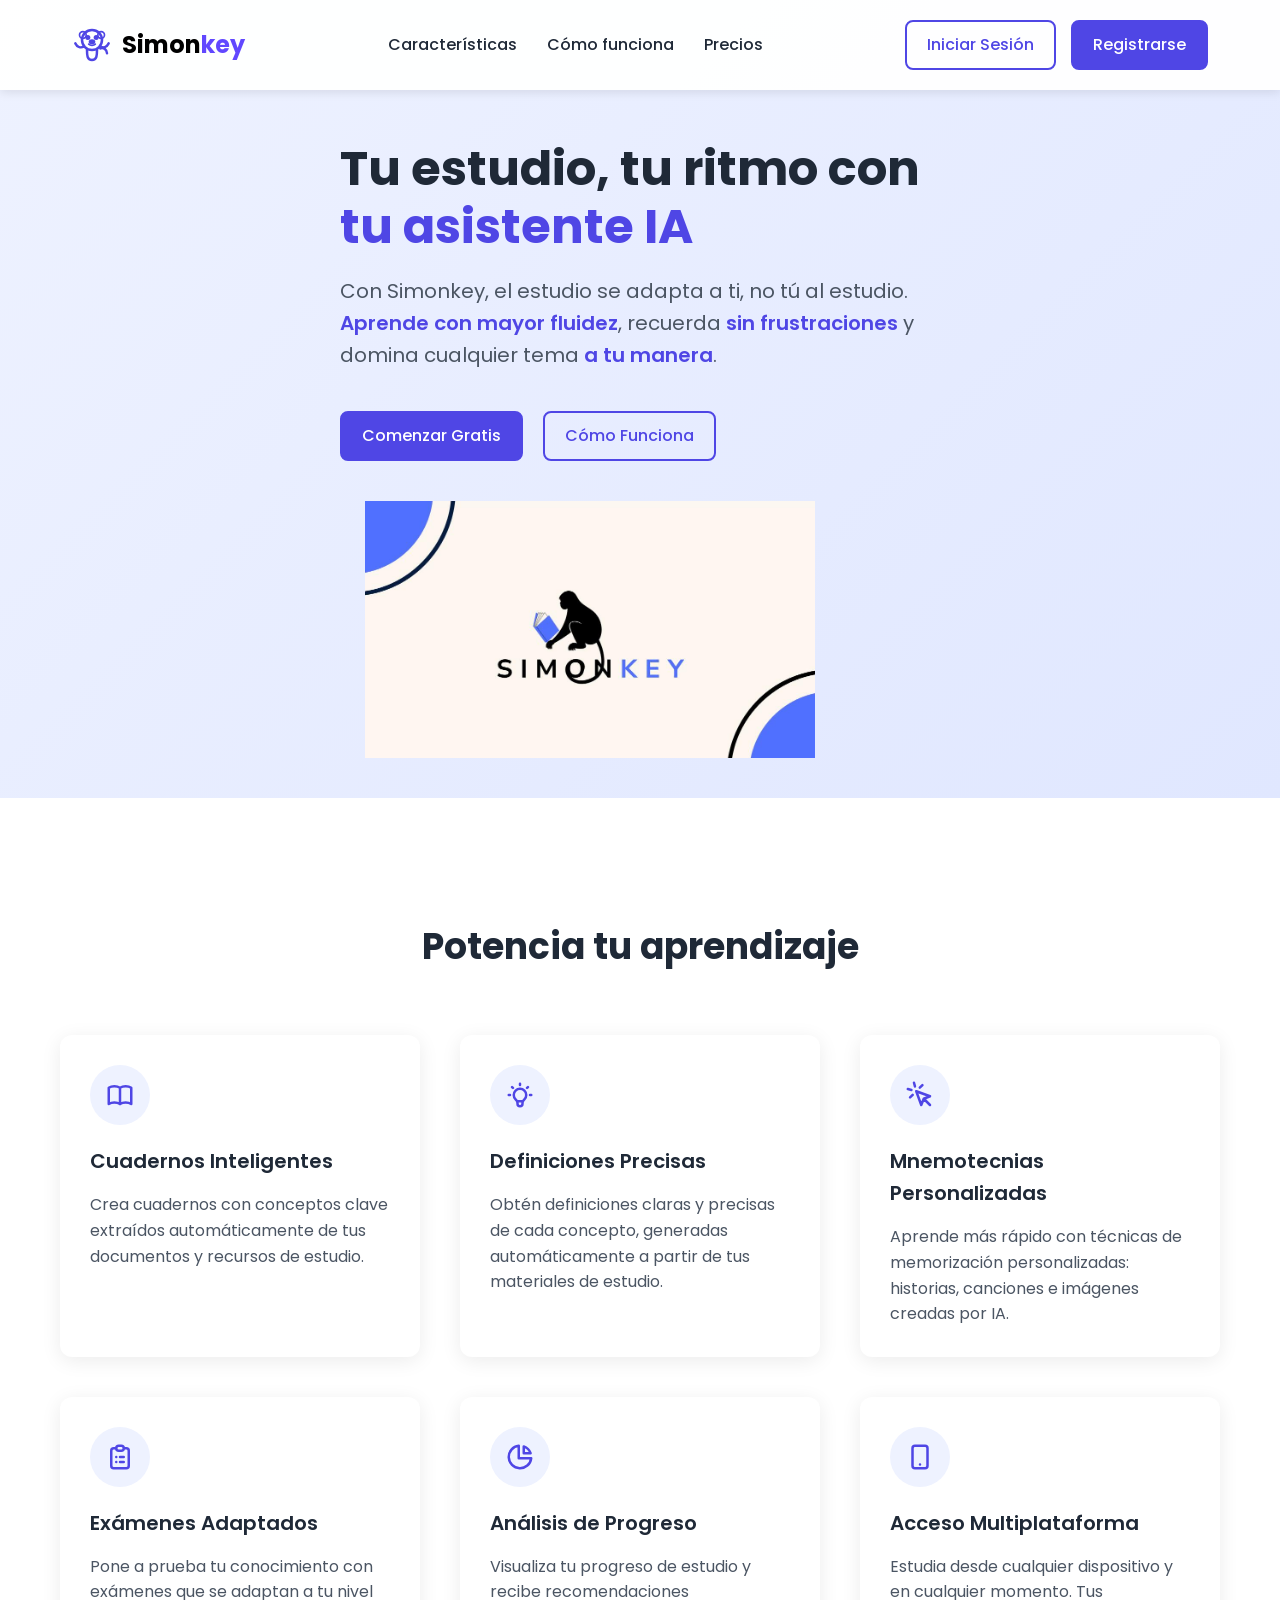
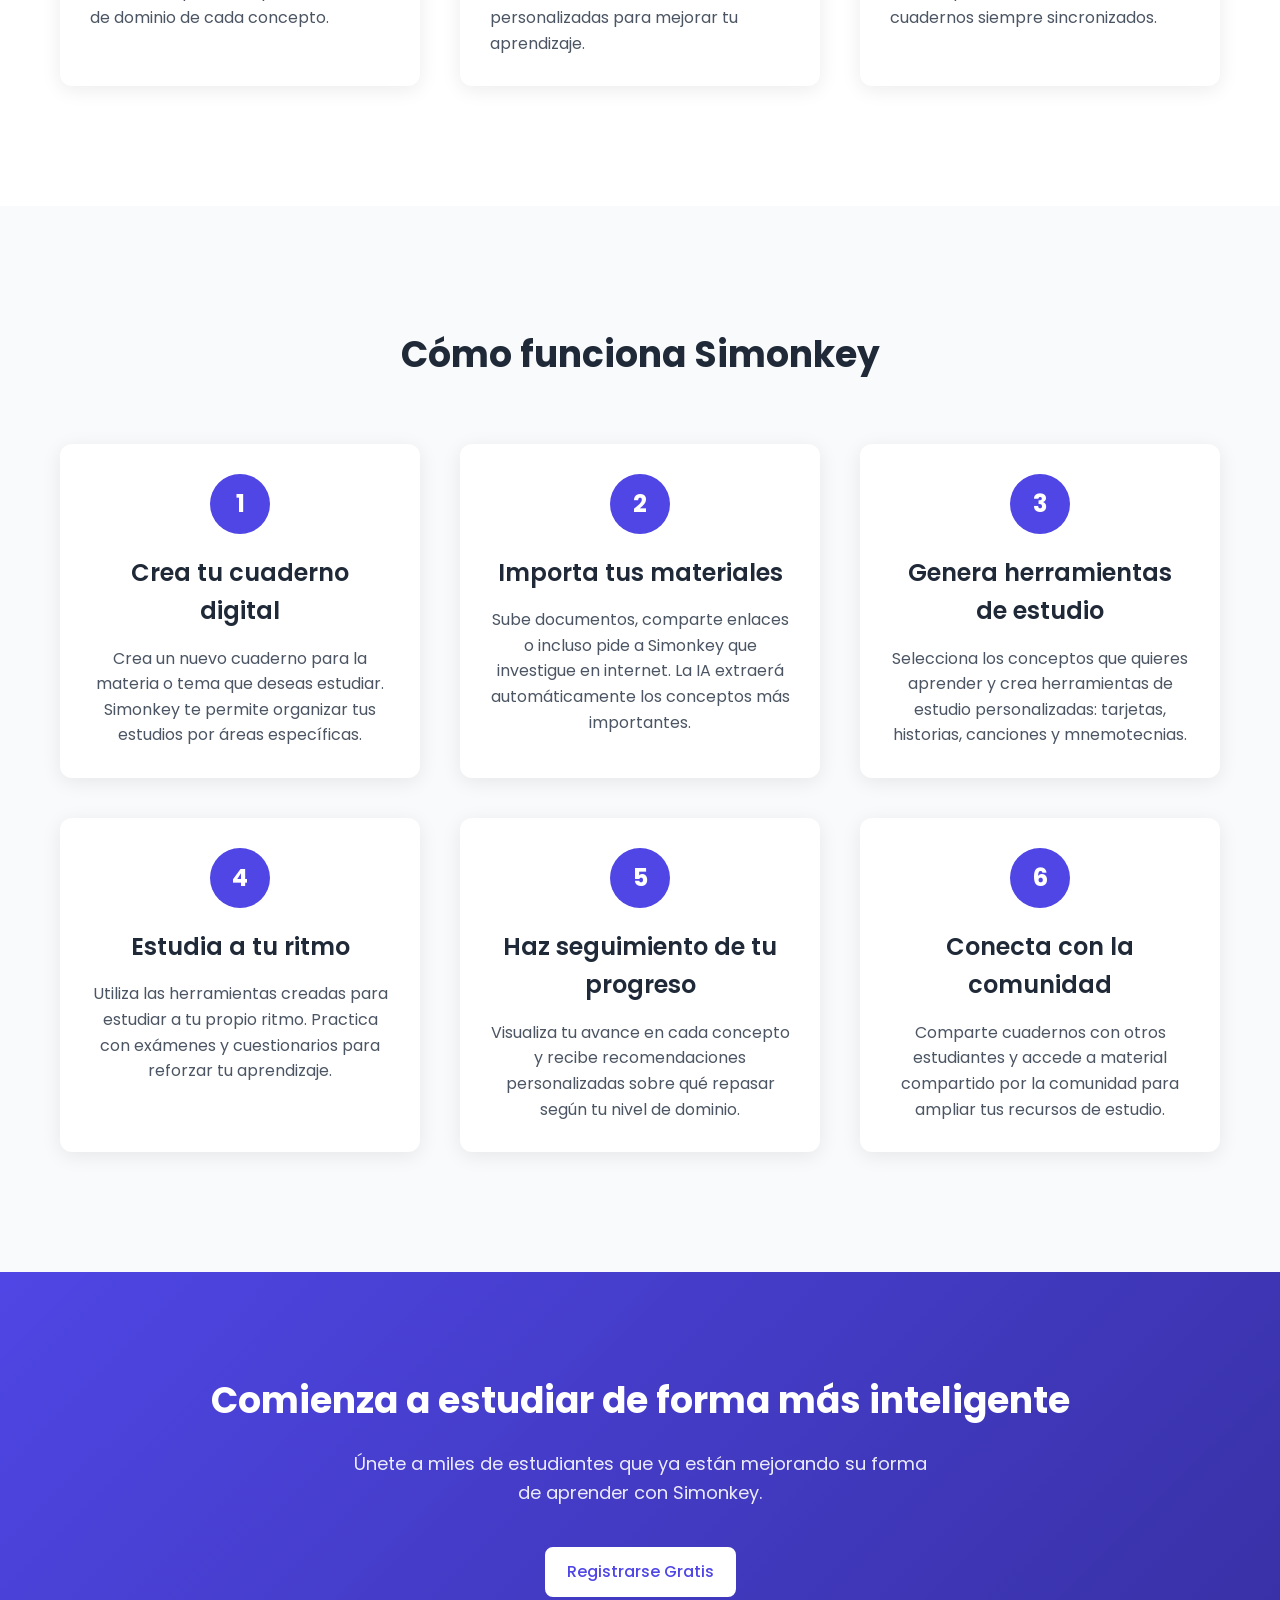
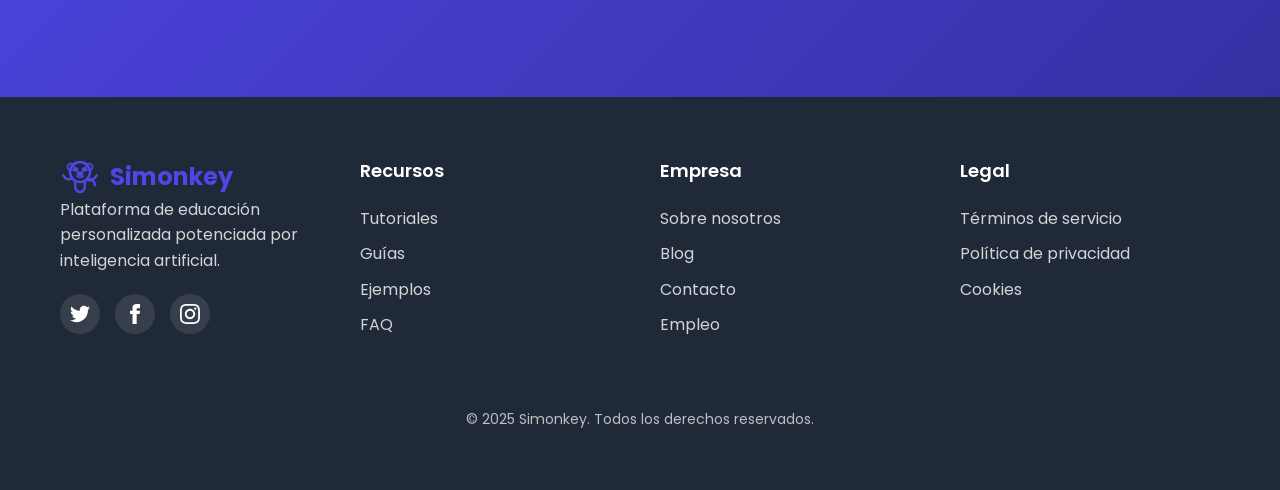
==== index.html @ a77ee0b0 "Primer de prueba" ====
<!DOCTYPE html>
<html lang="es">
<head>
    <meta charset="UTF-8">
    <meta name="viewport" content="width=device-width, initial-scale=1.0">
    <title>Simonkey | Tu estudio, tu ritmo</title>
    
    <!-- Favicon de emoji de mono -->
    <link rel="icon" href="img/favicon.svg" type="image/svg+xml">
    
    <link rel="preconnect" href="https://fonts.googleapis.com">
    <link rel="preconnect" href="https://fonts.gstatic.com" crossorigin>
    <link href="https://fonts.googleapis.com/css2?family=Poppins:wght@300;400;500;600;700&display=swap" rel="stylesheet">
    <link rel="stylesheet" href="styles.css">
</head>
<body>  

    <!-- Header -->
    <header>
        <div class="header-container">
            <nav class="nav">
                <a href="#" class="logo">
                    <img src="img/favicon.svg" class="logo-img" alt="Logo Simonkey" width="24" height="24">
                    <span class="logo-text">
                        <span style="color: black;">Simon</span><span style="color: #6147FF;">key</span>
                    </span>
                </a>

                <!-- Botón hamburguesa (oculto en desktop) -->
                <button class="hamburger-btn" aria-label="Menú">
                    <span class="hamburger-line"></span>
                    <span class="hamburger-line"></span>
                    <span class="hamburger-line"></span>
                </button>
            
                <div class="nav-links">
                    <a href="#features" class="nav-link">Características</a>
                    <a href="#how-it-works" class="nav-link">Cómo funciona</a>
                    <a href="pricing.html" class="nav-link">Precios</a>
                </div>
                
                <div class="auth-buttons">
                    <a href="#" class="btn btn-outline">Iniciar Sesión</a>
                    <a href="#" class="btn btn-primary">Registrarse</a>
                </div>
            </nav>
        </div>
    </header>
    
    <!-- Hero Section -->
    <section class="hero">
        <div class="container">
            <div class="hero-content">
                <div class="hero-text">
                    <h1 class="hero-title">Tu estudio, tu ritmo con<span class="highlight"> tu asistente IA </span></h1>
                   
                    <p class="hero-subtitle">Con Simonkey, el estudio se adapta a ti, no tú al estudio. <span style="color: #4F46E5; font-weight: 600;">Aprende con mayor fluidez</span>, recuerda <span style="color: #4F46E5; font-weight: 600;">sin frustraciones</span> y domina cualquier tema <span style="color: #4F46E5; font-weight: 600;">a tu manera</span>.</p>
                    
            
                    <div class="hero-buttons">
                        <a href="#" class="btn btn-primary">Comenzar Gratis</a>
                        <a href="#how-it-works" class="btn btn-outline">Cómo Funciona</a>
                    </div>

                    <div class="hero-image">
                        <img src="img/imagen.jpg" alt="Mascota Simio Simón estudiando" class="hero-img">
                    </div>

                </div> <!-- Falta este div de cierre para hero-text -->
                
            </div>
        </div>
    </section>
    
    <!-- Features Section -->
    <section class="features" id="features">
        <div class="container">
            <h2 class="section-title">Potencia tu aprendizaje</h2>
            
            <div class="features-grid">
                <div class="feature-card">
                    <div class="feature-icon">
                        <svg xmlns="http://www.w3.org/2000/svg" fill="none" viewBox="0 0 24 24" stroke="currentColor">
                            <path stroke-linecap="round" stroke-linejoin="round" stroke-width="2" d="M12 6.253v13m0-13C10.832 5.477 9.246 5 7.5 5S4.168 5.477 3 6.253v13C4.168 18.477 5.754 18 7.5 18s3.332.477 4.5 1.253m0-13C13.168 5.477 14.754 5 16.5 5c1.747 0 3.332.477 4.5 1.253v13C19.832 18.477 18.247 18 16.5 18c-1.746 0-3.332.477-4.5 1.253" />
                        </svg>
                    </div>
                    <h3 class="feature-title">Cuadernos Inteligentes</h3>
                    <p class="feature-description">Crea cuadernos con conceptos clave extraídos automáticamente de tus documentos y recursos de estudio.</p>
                </div>
                
                <div class="feature-card">
                    <div class="feature-icon">
                        <svg xmlns="http://www.w3.org/2000/svg" fill="none" viewBox="0 0 24 24" stroke="currentColor">
                            <path stroke-linecap="round" stroke-linejoin="round" stroke-width="2" d="M9.663 17h4.673M12 3v1m6.364 1.636l-.707.707M21 12h-1M4 12H3m3.343-5.657l-.707-.707m2.828 9.9a5 5 0 117.072 0l-.548.547A3.374 3.374 0 0014 18.469V19a2 2 0 11-4 0v-.531c0-.895-.356-1.754-.988-2.386l-.548-.547z" />
                        </svg>
                    </div>
                    <h3 class="feature-title">Definiciones Precisas</h3>
                    <p class="feature-description">Obtén definiciones claras y precisas de cada concepto, generadas automáticamente a partir de tus materiales de estudio.</p>
                </div>
                
                <div class="feature-card">
                    <div class="feature-icon">
                        <svg xmlns="http://www.w3.org/2000/svg" fill="none" viewBox="0 0 24 24" stroke="currentColor">
                            <path stroke-linecap="round" stroke-linejoin="round" stroke-width="2" d="M15 15l-2 5L9 9l11 4-5 2zm0 0l5 5M7.188 2.239l.777 2.897M5.136 7.965l-2.898-.777M13.95 4.05l-2.122 2.122m-5.657 5.656l-2.12 2.122" />
                        </svg>
                    </div>
                    <h3 class="feature-title">Mnemotecnias Personalizadas</h3>
                    <p class="feature-description">Aprende más rápido con técnicas de memorización personalizadas: historias, canciones e imágenes creadas por IA.</p>
                </div>
                
                <div class="feature-card">
                    <div class="feature-icon">
                        <svg xmlns="http://www.w3.org/2000/svg" fill="none" viewBox="0 0 24 24" stroke="currentColor">
                            <path stroke-linecap="round" stroke-linejoin="round" stroke-width="2" d="M9 5H7a2 2 0 00-2 2v12a2 2 0 002 2h10a2 2 0 002-2V7a2 2 0 00-2-2h-2M9 5a2 2 0 002 2h2a2 2 0 002-2M9 5a2 2 0 012-2h2a2 2 0 012 2m-3 7h3m-3 4h3m-6-4h.01M9 16h.01" />
                        </svg>
                    </div>
                    <h3 class="feature-title">Exámenes Adaptados</h3>
                    <p class="feature-description">Pone a prueba tu conocimiento con exámenes que se adaptan a tu nivel de dominio de cada concepto.</p>
                </div>
                
                <div class="feature-card">
                    <div class="feature-icon">
                        <svg xmlns="http://www.w3.org/2000/svg" fill="none" viewBox="0 0 24 24" stroke="currentColor">
                            <path stroke-linecap="round" stroke-linejoin="round" stroke-width="2" d="M11 3.055A9.001 9.001 0 1020.945 13H11V3.055z" />
                            <path stroke-linecap="round" stroke-linejoin="round" stroke-width="2" d="M20.488 9H15V3.512A9.025 9.025 0 0120.488 9z" />
                        </svg>
                    </div>
                    <h3 class="feature-title">Análisis de Progreso</h3>
                    <p class="feature-description">Visualiza tu progreso de estudio y recibe recomendaciones personalizadas para mejorar tu aprendizaje.</p>
                </div>
                
                <div class="feature-card">
                    <div class="feature-icon">
                        <svg xmlns="http://www.w3.org/2000/svg" fill="none" viewBox="0 0 24 24" stroke="currentColor">
                            <path stroke-linecap="round" stroke-linejoin="round" stroke-width="2" d="M12 18h.01M8 21h8a2 2 0 002-2V5a2 2 0 00-2-2H8a2 2 0 00-2 2v14a2 2 0 002 2z" />
                        </svg>
                    </div>
                    <h3 class="feature-title">Acceso Multiplataforma</h3>
                    <p class="feature-description">Estudia desde cualquier dispositivo y en cualquier momento. Tus cuadernos siempre sincronizados.</p>
                </div>
            </div>
        </div>
    </section>
    
    <!-- How it Works Section -->
    <section class="how-it-works" id="how-it-works">
        <div class="container">
            <h2 class="section-title">Cómo funciona Simonkey</h2>
            
            <div class="steps" style="display: grid; grid-template-columns: repeat(auto-fit, minmax(300px, 1fr)); gap: 40px;">
                <div class="step" style="flex-direction: column; text-align: center;">
                    <div class="step-number" style="margin: 0 auto 20px auto;">1</div>
                    <div class="step-content">
                        <h3 class="step-title">Crea tu cuaderno digital</h3>
                        <p class="step-description">Crea un nuevo cuaderno para la materia o tema que deseas estudiar. Simonkey te permite organizar tus estudios por áreas específicas.</p>
                    </div>
                </div>
                
                <div class="step" style="flex-direction: column; text-align: center;">
                    <div class="step-number" style="margin: 0 auto 20px auto;">2</div>
                    <div class="step-content">
                        <h3 class="step-title">Importa tus materiales</h3>
                        <p class="step-description">Sube documentos, comparte enlaces o incluso pide a Simonkey que investigue en internet. La IA extraerá automáticamente los conceptos más importantes.</p>
                    </div>
                </div>
                
                <div class="step" style="flex-direction: column; text-align: center;">
                    <div class="step-number" style="margin: 0 auto 20px auto;">3</div>
                    <div class="step-content">
                        <h3 class="step-title">Genera herramientas de estudio</h3>
                        <p class="step-description">Selecciona los conceptos que quieres aprender y crea herramientas de estudio personalizadas: tarjetas, historias, canciones y mnemotecnias.</p>
                    </div>
                </div>
                
                <div class="step" style="flex-direction: column; text-align: center;">
                    <div class="step-number" style="margin: 0 auto 20px auto;">4</div>
                    <div class="step-content">
                        <h3 class="step-title">Estudia a tu ritmo</h3>
                        <p class="step-description">Utiliza las herramientas creadas para estudiar a tu propio ritmo. Practica con exámenes y cuestionarios para reforzar tu aprendizaje.</p>
                    </div>
                </div>
                
                <div class="step" style="flex-direction: column; text-align: center;">
                    <div class="step-number" style="margin: 0 auto 20px auto;">5</div>
                    <div class="step-content">
                        <h3 class="step-title">Haz seguimiento de tu progreso</h3>
                        <p class="step-description">Visualiza tu avance en cada concepto y recibe recomendaciones personalizadas sobre qué repasar según tu nivel de dominio.</p>
                    </div>
                </div>
                
                <div class="step" style="flex-direction: column; text-align: center;">
                    <div class="step-number" style="margin: 0 auto 20px auto;">6</div>
                    <div class="step-content">
                        <h3 class="step-title">Conecta con la comunidad</h3>
                        <p class="step-description">Comparte cuadernos con otros estudiantes y accede a material compartido por la comunidad para ampliar tus recursos de estudio.</p>
                    </div>
                </div>
            </div>
        </div>
    </section>
    
    <!-- CTA Section -->
    <section class="cta">
        <div class="container">
            <h2 class="cta-title">Comienza a estudiar de forma más inteligente</h2>
            <p class="cta-description">Únete a miles de estudiantes que ya están mejorando su forma de aprender con Simonkey.</p>
            <a href="#" class="btn btn-white">Registrarse Gratis</a>
        </div>
    </section>
    
    <!-- Footer -->
    <footer>
        <div class="container">
            <div class="footer-content">
                <div class="footer-column">
                    <div class="footer-6">
                        <a href="#" class="logo">
                            <svg class="logo-img" viewBox="0 0 24 24" fill="none" xmlns="http://www.w3.org/2000/svg">
                                <!-- Cabeza -->
                                <circle cx="12" cy="9" r="6" stroke="#4F46E5" stroke-width="1.5"/>
                                
                                <!-- Cara -->
                                <circle cx="9.5" cy="7.5" r="1.5" fill="#4F46E5"/> <!-- Ojo izquierdo -->
                                <circle cx="14.5" cy="7.5" r="1.5" fill="#4F46E5"/> <!-- Ojo derecho -->
                                
                                <!-- Nariz -->
                                <ellipse cx="12" cy="10" rx="2" ry="1.5" fill="#4F46E5"/>
                                
                                <!-- Boca -->
                                <path d="M10 11.5C11 12.5 13 12.5 14 11.5" stroke="#4F46E5" stroke-width="1" stroke-linecap="round"/>
                                
                                <!-- Orejas -->
                                <circle cx="6.5" cy="6" r="2" stroke="#4F46E5" stroke-width="1"/>
                                <circle cx="17.5" cy="6" r="2" stroke="#4F46E5" stroke-width="1"/>
                                
                                <!-- Cuerpo -->
                                <path d="M9 15C9 18 9 21 12 21C15 21 15 18 15 15" stroke="#4F46E5" stroke-width="1.5" stroke-linecap="round"/>
                                
                                <!-- Cola -->
                                <path d="M17 14C19 13 21 15 21 17" stroke="#4F46E5" stroke-width="1.5" stroke-linecap="round"/>
                                
                                <!-- Brazos -->
                                <path d="M7 13C5 14 3 13 2 11" stroke="#4F46E5" stroke-width="1.5" stroke-linecap="round"/>
                                <path d="M17 13C19 14 21 13 22 11" stroke="#4F46E5" stroke-width="1.5" stroke-linecap="round"/>
                              </svg>
                            <span class="logo-text">Simonkey</span>
                        </a>
                    </div>
                    <p class="footer-description">Plataforma de educación personalizada potenciada por inteligencia artificial.</p>
                    <div class="social-links">
                        <a href="#" class="social-link">
                            <svg xmlns="http://www.w3.org/2000/svg" width="20" height="20" fill="white" viewBox="0 0 24 24">
                                <path d="M24 4.557c-.883.392-1.832.656-2.828.775 1.017-.609 1.798-1.574 2.165-2.724-.951.564-2.005.974-3.127 1.195-.897-.957-2.178-1.555-3.594-1.555-3.179 0-5.515 2.966-4.797 6.045-4.091-.205-7.719-2.165-10.148-5.144-1.29 2.213-.669 5.108 1.523 6.574-.806-.026-1.566-.247-2.229-.616-.054 2.281 1.581 4.415 3.949 4.89-.693.188-1.452.232-2.224.084.626 1.956 2.444 3.379 4.6 3.419-2.07 1.623-4.678 2.348-7.29 2.04 2.179 1.397 4.768 2.212 7.548 2.212 9.142 0 14.307-7.721 13.995-14.646.962-.695 1.797-1.562 2.457-2.549z"/>
                            </svg>
                        </a>
                        <a href="#" class="social-link">
                            <svg xmlns="http://www.w3.org/2000/svg" width="20" height="20" fill="white" viewBox="0 0 24 24">
                                <path d="M9 8h-3v4h3v12h5v-12h3.642l.358-4h-4v-1.667c0-.955.192-1.333 1.115-1.333h2.885v-5h-3.808c-3.596 0-5.192 1.583-5.192 4.615v3.385z"/>
                            </svg>
                        </a>
                        <a href="#" class="social-link">
                            <svg xmlns="http://www.w3.org/2000/svg" width="20" height="20" fill="white" viewBox="0 0 24 24">
                                <path d="M12 2.163c3.204 0 3.584.012 4.85.07 3.252.148 4.771 1.691 4.919 4.919.058 1.265.069 1.645.069 4.849 0 3.205-.012 3.584-.069 4.849-.149 3.225-1.664 4.771-4.919 4.919-1.266.058-1.644.07-4.85.07-3.204 0-3.584-.012-4.849-.07-3.26-.149-4.771-1.699-4.919-4.92-.058-1.265-.07-1.644-.07-4.849 0-3.204.013-3.583.07-4.849.149-3.227 1.664-4.771 4.919-4.919 1.266-.057 1.645-.069 4.849-.069zm0-2.163c-3.259 0-3.667.014-4.947.072-4.358.2-6.78 2.618-6.98 6.98-.059 1.281-.073 1.689-.073 4.948 0 3.259.014 3.668.072 4.948.2 4.358 2.618 6.78 6.98 6.98 1.281.058 1.689.072 4.948.072 3.259 0 3.668-.014 4.948-.072 4.354-.2 6.782-2.618 6.979-6.98.059-1.28.073-1.689.073-4.948 0-3.259-.014-3.667-.072-4.947-.196-4.354-2.617-6.78-6.979-6.98-1.281-.059-1.69-.073-4.949-.073zm0 5.838c-3.403 0-6.162 2.759-6.162 6.162s2.759 6.163 6.162 6.163 6.162-2.759 6.162-6.163c0-3.403-2.759-6.162-6.162-6.162zm0 10.162c-2.209 0-4-1.79-4-4 0-2.209 1.791-4 4-4s4 1.791 4 4c0 2.21-1.791 4-4 4zm6.406-11.845c-.796 0-1.441.645-1.441 1.44s.645 1.44 1.441 1.44c.795 0 1.439-.645 1.439-1.44s-.644-1.44-1.439-1.44z"/>
                            </svg>
                        </a>
                    </div>
                </div>
                
                <div class="footer-column">
                    <h4 class="footer-column-title">Recursos</h4>
                    <ul class="footer-links">
                        <li class="footer-link"><a href="#">Tutoriales</a></li>
                        <li class="footer-link"><a href="#">Guías</a></li>
                        <li class="footer-link"><a href="#">Ejemplos</a></li>
                        <li class="footer-link"><a href="#">FAQ</a></li>
                    </ul>
                </div>
                
                <div class="footer-column">
                    <h4 class="footer-column-title">Empresa</h4>
                    <ul class="footer-links">
                        <li class="footer-link"><a href="#">Sobre nosotros</a></li>
                        <li class="footer-link"><a href="#">Blog</a></li>
                        <li class="footer-link"><a href="#">Contacto</a></li>
                        <li class="footer-link"><a href="#">Empleo</a></li>
                    </ul>
                </div>
                
                <div class="footer-column">
                    <h4 class="footer-column-title">Legal</h4>
                    <ul class="footer-links">
                        <li class="footer-link"><a href="#">Términos de servicio</a></li>
                        <li class="footer-link"><a href="#">Política de privacidad</a></li>
                        <li class="footer-link"><a href="#">Cookies</a></li>
                    </ul>
                </div>
            </div>
            
            <div class="copyright">
                &copy; 2025 Simonkey. Todos los derechos reservados.
            </div>
        </div>
    </footer>

    <script src="script.js"></script>

</body>
</html>
---- styles.css ----
/* 
   Simonkey - Estilos Unificados
   Este archivo contiene todos los estilos para index.html y pricing.html
*/

/* Variables y reset */
:root {
    --primary: #4F46E5;
    --primary-light: #818CF8;
    --secondary: #10B981;
    --dark: #1F2937;
    --light: #F3F4F6;
    --accent: #F59E0B;
    --success: #10B981;
    --danger: #EF4444;
}

* {
    margin: 0;
    padding: 0;
    box-sizing: border-box;
}

body {
    font-family: 'Poppins', sans-serif;
    color: var(--dark);
    background-color: #FFFFFF;
    line-height: 1.6;
}

.container {
    max-width: 1200px;
    margin: 0 auto;
    padding: 0 20px;
}

/* Botones */
.btn {
    padding: 10px 20px;
    border-radius: 8px;
    font-weight: 500;
    cursor: pointer;
    transition: all 0.3s ease;
    text-decoration: none;
    display: inline-block;
    text-align: center;
}

.btn-outline {
    background: transparent;
    border: 2px solid var(--primary);
    color: var(--primary);
}

.btn-outline:hover {
    background-color: var(--primary);
    color: white;
}

.btn-primary {
    background-color: var(--primary);
    border: 2px solid var(--primary);
    color: white;
}

.btn-primary:hover {
    background-color: #3730A3;
    border-color: #3730A3;
}

.btn-white {
    background-color: white;
    border: 2px solid white;
    color: var(--primary);
}

.btn-white:hover {
    background-color: transparent;
    color: white;
    border-color: white;
}

.btn-secondary {
    background-color: var(--secondary);
    border: 2px solid var(--secondary);
    color: white;
}

.btn-secondary:hover {
    background-color: #059669;
    border-color: #059669;
}

.btn-lg {
    padding: 12px 24px;
    font-size: 18px;
}

.btn-block {
    display: block;
    width: 100%;
}

/* Header y Navegación */
header {
    padding: 20px 0;
    position: fixed;
    width: 100%;
    background-color: rgba(255, 255, 255, 0.95);
    box-shadow: 0 2px 10px rgba(0, 0, 0, 0.1);
    z-index: 100;
}

.nav {
  max-width: 1200px; /* Limita el ancho máximo */
  width: 100%;
  margin: 0 auto; /* Centra el nav */
  padding: 0 2rem; /* Añade padding lateral para que no quede pegado a los bordes */
  display: flex;
  justify-content: space-between;
  align-items: center;
}

.logo {
    display: flex;
    align-items: center;
    gap: 10px;
    text-decoration: none;
}

.logo-img {
    width: 40px;
    height: 40px;
}

.logo-text {
    font-size: 24px;
    font-weight: 700;
    color: var(--primary);
}

.nav-links {
    display: flex;
    gap: 30px;
}

.nav-link {
    text-decoration: none;
    color: var(--dark);
    font-weight: 500;
    transition: all 0.3s ease;
    padding: 5px 0;
    position: relative;
}

.nav-link:hover {
    color: var(--primary);
}

.nav-link::after {
    content: '';
    position: absolute;
    width: 0;
    height: 2px;
    bottom: 0;
    left: 0;
    background-color: var(--primary);
    transition: width 0.3s ease;
}

.nav-link:hover::after {
    width: 100%;
}

.nav-link.active {
    color: var(--primary);
}

.nav-link.active::after {
    width: 100%;
}

.auth-buttons {
    display: flex;
    gap: 15px;
}

/* Hero Section - Index */
.hero {
    padding-top: 140px;
    padding-bottom: 40px;
    display: flex;
    align-items: center;
    min-height: auto;
    background: linear-gradient(135deg, #EEF2FF 0%, #E0E7FF 100%);
}

.hero-content {
    display: flex;
    align-items: center;
    justify-content: center;
}

.hero-text {
    flex: 1;
    max-width: 600px;
}

.hero-title {
    font-size: 48px;
    line-height: 1.2;
    margin-bottom: 20px;
    color: var(--dark);
}

.highlight {
    color: var(--primary);
}

.highlight-text {
    color: #4F46E5;
    font-weight: 600; /* Opcional: para hacer el texto un poco más destacado */
  }

.hero-subtitle {
    font-size: 20px;
    color: #4B5563;
    margin-bottom: 40px;
}

.hero-buttons {
    display: flex;
    gap: 20px;
    margin-bottom: 40px;
}

.hero-image {
    flex: 1;
    max-width: 500px;
    display: flex;
    justify-content: center;
    margin-bottom: 0;
}

.hero-img {
    width: 100%;
    max-width: 450px;
    animation: float 6s ease-in-out infinite;
}

@keyframes float {
    0% {
        transform: translateY(0px);
    }
    50% {
        transform: translateY(-20px);
    }
    100% {
        transform: translateY(0px);
    }
}

/* Features Section - Index */
.features {
    padding: 120px 0;
}

.section-title {
    text-align: center;
    font-size: 36px;
    font-weight: 700;
    margin-bottom: 60px;
    color: var(--dark);
}

.features-grid {
    display: grid;
    grid-template-columns: repeat(auto-fit, minmax(300px, 1fr));
    gap: 40px;
}

.feature-card {
    background-color: white;
    border-radius: 12px;
    padding: 30px;
    box-shadow: 0 4px 20px rgba(0, 0, 0, 0.08);
    transition: transform 0.3s ease, box-shadow 0.3s ease;
}

.feature-card:hover {
    transform: translateY(-10px);
    box-shadow: 0 10px 30px rgba(0, 0, 0, 0.12);
}

.feature-icon {
    display: inline-flex;
    align-items: center;
    justify-content: center;
    width: 60px;
    height: 60px;
    border-radius: 50%;
    background-color: #EEF2FF;
    margin-bottom: 20px;
}

.feature-icon svg {
    width: 30px;
    height: 30px;
    color: var(--primary);
}

.feature-title {
    font-size: 20px;
    font-weight: 600;
    margin-bottom: 15px;
    color: var(--dark);
}

.feature-description {
    color: #4B5563;
    font-size: 16px;
}

/* How it works Section - Index */
.how-it-works {
    padding: 120px 0;
    background-color: #F9FAFB;
}

.steps {
    display: grid;
    grid-template-columns: repeat(3, 1fr);
    gap: 40px;
    max-width: 1200px;
    margin: 0 auto;
}

.step {
    display: flex;
    flex-direction: column;
    align-items: center;
    text-align: center;
    background-color: white;
    border-radius: 12px;
    padding: 30px;
    box-shadow: 0 4px 20px rgba(0, 0, 0, 0.08);
    transition: transform 0.3s ease, box-shadow 0.3s ease;
}

.step:hover {
    transform: translateY(-10px);
    box-shadow: 0 10px 30px rgba(0, 0, 0, 0.12);
}

.step-number {
    display: flex;
    align-items: center;
    justify-content: center;
    width: 60px;
    height: 60px;
    border-radius: 50%;
    background-color: var(--primary);
    color: white;
    font-size: 24px;
    font-weight: 700;
    margin-bottom: 20px;
    flex-shrink: 0;
}

.step-content {
    flex: 1;
}

.step-title {
    font-size: 24px;
    font-weight: 600;
    margin-bottom: 15px;
    color: var(--dark);
}

.step-description {
    color: #4B5563;
    font-size: 16px;
}

/* Pricing Hero Section - Pricing */
.pricing-hero {
    padding-top: 120px;
    padding-bottom: 60px;
    background: linear-gradient(135deg, #EEF2FF 0%, #E0E7FF 100%);
    text-align: center;
}

.pricing-title {
    font-size: 48px;
    font-weight: 700;
    margin-bottom: 20px;
    color: var(--dark);
}

.pricing-subtitle {
    font-size: 20px;
    color: #4B5563;
    max-width: 700px;
    margin: 0 auto 40px;
}

.pricing-toggle {
    display: flex;
    align-items: center;
    justify-content: center;
    margin-bottom: 60px;
    gap: 10px;
}

.toggle-label {
    font-size: 18px;
    font-weight: 500;
}

.toggle-monthly {
    color: var(--primary);
}

.toggle-annually {
    color: #6B7280;
}

.toggle-switch {
    position: relative;
    display: inline-block;
    width: 60px;
    height: 34px;
}

.toggle-switch input {
    opacity: 0;
    width: 0;
    height: 0;
}

.toggle-slider {
    position: absolute;
    cursor: pointer;
    top: 0;
    left: 0;
    right: 0;
    bottom: 0;
    background-color: #ccc;
    transition: .4s;
    border-radius: 34px;
}

.toggle-slider:before {
    position: absolute;
    content: "";
    height: 26px;
    width: 26px;
    left: 4px;
    bottom: 4px;
    background-color: white;
    transition: .4s;
    border-radius: 50%;
}

input:checked + .toggle-slider {
    background-color: var(--primary);
}

input:checked + .toggle-slider:before {
    transform: translateX(26px);
}

.savings-badge {
    background-color: var(--secondary);
    color: white;
    font-size: 14px;
    font-weight: 600;
    padding: 4px 10px;
    border-radius: 20px;
    margin-left: 10px;
}

/* Pricing Plans - Pricing */
.pricing-plans {
    padding: 60px 0 100px;
}

.plans-container {
    display: grid;
    grid-template-columns: repeat(auto-fit, minmax(300px, 1fr));
    gap: 30px;
    max-width: 1200px;
    margin: 0 auto;
}

.plan-card {
    background-color: white;
    border-radius: 12px;
    box-shadow: 0 4px 20px rgba(0, 0, 0, 0.08);
    overflow: hidden;
    transition: transform 0.3s ease, box-shadow 0.3s ease;
    display: flex;
    flex-direction: column;
    height: 100%;
}

.plan-card:hover {
    transform: translateY(-10px);
    box-shadow: 0 10px 30px rgba(0, 0, 0, 0.12);
}

.plan-header {
    padding: 30px;
    border-bottom: 1px solid #E5E7EB;
}

.plan-name {
    font-size: 24px;
    font-weight: 700;
    margin-bottom: 15px;
    color: var(--dark);
}

.plan-price {
    font-size: 48px;
    font-weight: 700;
    color: var(--primary);
    margin-bottom: 10px;
    display: flex;
    align-items: flex-start;
}

.plan-price .currency {
    font-size: 24px;
    margin-right: 5px;
}

.plan-price .period {
    font-size: 16px;
    font-weight: 500;
    color: #6B7280;
    margin-left: 5px;
    align-self: flex-end;
}

.plan-description {
    font-size: 16px;
    color: #6B7280;
    margin-bottom: 20px;
}

.plan-features {
    padding: 30px;
    flex-grow: 1;
}

.feature-list {
    list-style: none;
    margin-bottom: 30px;
}

.feature-item {
    display: flex;
    align-items: flex-start;
    margin-bottom: 15px;
    color: #4B5563;
}

.feature-icon {
    margin-right: 10px;
    color: var(--primary);
    flex-shrink: 0;
}

.feature-text {
    font-size: 16px;
}

.feature-text.prominent {
    font-weight: 600;
    color: var(--dark);
}

.plan-footer {
    padding: 0 30px 30px;
}

/* Popular plan - Pricing */
.plan-card.popular {
    border: 2px solid var(--primary);
    position: relative;
    transform: scale(1.05);
}

.plan-card.popular:hover {
    transform: translateY(-10px) scale(1.05);
}

.popular-badge {
    position: absolute;
    top: 12px;
    right: 12px;
    background-color: var(--primary);
    color: white;
    font-size: 14px;
    font-weight: 600;
    padding: 5px 12px;
    border-radius: 20px;
}

/* Comparison Section - Pricing */
.comparison {
    padding: 60px 0;
    background-color: #F9FAFB;
}

.comparison-title {
    text-align: center;
    font-size: 36px;
    font-weight: 700;
    margin-bottom: 40px;
    color: var(--dark);
}

.comparison-table {
    width: 100%;
    border-collapse: collapse;
    background-color: white;
    border-radius: 12px;
    overflow: hidden;
    box-shadow: 0 4px 20px rgba(0, 0, 0, 0.08);
}

.comparison-table th,
.comparison-table td {
    padding: 15px 20px;
    text-align: left;
    border-bottom: 1px solid #E5E7EB;
}

.comparison-table th {
    background-color: var(--primary);
    color: white;
    font-weight: 600;
    font-size: 18px;
}

.comparison-table th:first-child {
    border-top-left-radius: 12px;
}

.comparison-table th:last-child {
    border-top-right-radius: 12px;
}

.comparison-table tr:last-child td {
    border-bottom: none;
}

.comparison-table td:first-child {
    font-weight: 600;
    color: var(--dark);
}

.check-icon {
    color: var(--success);
    font-size: 20px;
}

.x-icon {
    color: var(--danger);
    font-size: 20px;
}

.premium-highlight {
    background-color: #EEF2FF;
}

/* FAQ Section - Pricing */
.faq {
    padding: 80px 0;
}

.faq-title {
    text-align: center;
    font-size: 36px;
    font-weight: 700;
    margin-bottom: 60px;
    color: var(--dark);
}

.faq-list {
    max-width: 800px;
    margin: 0 auto;
}

.faq-item {
    margin-bottom: 20px;
    border-radius: 8px;
    box-shadow: 0 4px 6px rgba(0, 0, 0, 0.05);
    background-color: white;
    overflow: hidden;
}

.faq-question {
    padding: 20px;
    display: flex;
    justify-content: space-between;
    align-items: center;
    cursor: pointer;
    background-color: white;
    transition: background-color 0.3s ease;
}

.faq-question:hover {
    background-color: #F9FAFB;
}

.question-text {
    font-weight: 600;
    font-size: 18px;
    color: var(--dark);
}

.faq-answer {
    padding: 0 20px 20px;
    color: #4B5563;
    font-size: 16px;
    display: none;
}

/* CTA Section - Común */
.cta {
    padding: 100px 0;
    background: linear-gradient(135deg, var(--primary) 0%, #3730A3 100%);
    color: white;
    text-align: center;
}

.cta-title {
    font-size: 36px;
    font-weight: 700;
    margin-bottom: 20px;
}

.cta-description {
    font-size: 18px;
    max-width: 600px;
    margin: 0 auto 40px;
    opacity: 0.9;
}

/* Footer - Común */
footer {
    padding: 60px 0;
    background-color: var(--dark);
    color: white;
}

.footer-content {
    display: grid;
    grid-template-columns: repeat(auto-fit, minmax(200px, 1fr));
    gap: 40px;
}

.footer-logo {
    display: flex;
    align-items: center;
    gap: 10px;
    margin-bottom: 20px;
}

.footer-description {
    max-width: 300px;
    opacity: 0.8;
    margin-bottom: 20px;
}

.social-links {
    display: flex;
    gap: 15px;
}

.social-link {
    display: inline-flex;
    align-items: center;
    justify-content: center;
    width: 40px;
    height: 40px;
    border-radius: 50%;
    background-color: rgba(255, 255, 255, 0.1);
    transition: background-color 0.3s ease;
}

.social-link:hover {
    background-color: rgba(255, 255, 255, 0.2);
}

.footer-column-title {
    font-size: 18px;
    font-weight: 600;
    margin-bottom: 20px;
}

.footer-links {
    list-style: none;
}

.footer-link {
    margin-bottom: 10px;
}

.footer-link a {
    color: rgba(255, 255, 255, 0.8);
    text-decoration: none;
    transition: color 0.3s ease;
}

.footer-link a:hover {
    color: white;
}

.copyright {
    margin-top: 60px;
    text-align: center;
    opacity: 0.7;
    font-size: 14px;
}




/* Estilos para el botón hamburguesa */
.hamburger-btn {
    display: none; /* Oculto por defecto en pantallas grandes */
    background: none;
    border: none;
    cursor: pointer;
    padding: 10px;
    z-index: 1000;
    position: absolute; /* Asegura posicionamiento absoluto */
    right: 20px; /* Alineado a la derecha */
    top: 10%; 
}

.hamburger-line {
    display: block;
    width: 25px;
    height: 3px;
    margin: 5px 0;
    background-color: #333;
    border-radius: 3px;
    transition: all 0.3s ease;
}


.mobile-menu {
    display: none;
    flex-direction: column;
    position: absolute;
    top: 60px; /* Ajusta según la altura de tu barra de navegación */
    left: 0;
    width: 100%;
    background-color: white;
    box-shadow: 0 4px 6px rgba(0,0,0,0.1);
    z-index: 100;
    padding: 10px 0;
}

.nav.menu-open .mobile-menu {
    display: flex;
}

/* Cuando el menú está abierto, mantener el botón en la posición correcta */
.nav.menu-open .hamburger-btn {
    position: fixed; /* Cambia a fixed para que se mantenga en pantalla */
    top: 1%; /* Ajusta según necesites */
    right: 20px; /* Ajusta según necesites */
}


.mobile-menu .nav-link {
    padding: 12px 20px;
    text-decoration: none;
    color: var(--dark);
    border-bottom: 1px solid #f0f0f0;
}

.mobile-menu .nav-link:last-child {
    border-bottom: none;
}


/* Responsive styles */
@media (max-width: 930px) {

    /* Mejoras para el header */

    header {
        padding: 15px 20px;
        display: flex;
        justify-content: flex-start;
        align-items: center;
        width: 100%;
    }
    
    /* Contenedor del logo y navegación */
    .logo-container {
        width: 100%;
    }
    
    /* Navegación principal */
    .nav {
        display: flex;
        justify-content: space-between;
        align-items: center;
        width: 100%;
    }
    
    /* Logo alineado a la izquierda */
    .logo {
        margin-right: auto;
        display: flex;
        align-items: center;
        transform: scale(1.5); /* Aumenta el tamaño en un 50% */
        transform-origin: left center; /* Mantiene la alineación izquierda */
    }
    
    /* Ajustar tamaño del logo para móvil */
    .logo-img {
        width: 30px;
        height: 30px;
    }
    
    /* Ajuste para el texto del logo */
    .logo-text {
        font-size: 1.2rem;
    }
    
    /* Ocultar enlaces de navegación */
    .nav-links {
        display: none;
    }
    
    /* Ocultar botones de autenticación */
    .auth-buttons {
        display: none;
    }

     /* Ajustar la altura del hero para móvil */
     .hero {
        min-height: auto; /* En lugar de 100vh */
        padding-bottom: 0; /* Reducir o eliminar el padding inferior */
    }
    
    /* Resto de estilos móviles que ya tenías */
    .hero-content {
        padding-bottom: 0;
    }
    
    .hero-image {
        margin: 0 auto 10px auto; /* Reducir el margen inferior */
        max-width: 90%;
    }

    .hero-buttons {
        justify-content: center;
        flex-wrap: wrap;
        gap: 10px;
    }
    
    .steps {
        grid-template-columns: 1fr;
    }
    
    .hero-title, .pricing-title {
        font-size: 32px;
        margin-bottom: 15px;
    }
    
    .hero-subtitle {
        font-size: 18px;
        margin-bottom: 20px;
    }
    
    .plans-container {
        grid-template-columns: 1fr;
        max-width: 400px;
        margin: 0 auto;
    }
    
    .plan-card.popular {
        transform: scale(1);
    }
    
    .plan-card.popular:hover {
        transform: translateY(-10px) scale(1);
    }
    
    .comparison-table {
        display: block;
        overflow-x: auto;
    }


    /* Extra */
    .hamburger-btn {
        display: block;
        position: absolute;
        right: 20px;
    }
    
    /* Ocultar los enlaces de navegación y botones de autenticación */
    .nav-links, .auth-buttons {
        display: none;
    }
    
    /* Cuando la clase 'menu-open' está presente */
    .nav.menu-open {
        flex-wrap: wrap;
    }

    .nav.menu-open .nav-links,
    .nav.menu-open .auth-buttons {
        display: flex;
        flex-direction: column;
        width: 100%;
        background-color: white;
        padding: 10px 20px;
    }

    .nav.menu-open .nav-links {
        order: 2;
        margin-top: 60px; /* Espacio para el header */
    }

    .nav.menu-open .auth-buttons {
        order: 1;
        border-top: 1px solid #f0f0f0;
        padding-top: 15px;
    }

    .nav.menu-open .nav-link,
    .nav.menu-open .btn {
        margin: 10px 0;
    }
    
    /* Animación para el ícono de hamburguesa cuando está activo */
    .nav.menu-open .hamburger-line:nth-child(1) {
        transform: rotate(45deg) translate(5px, 5px);
    }
    
    .nav.menu-open .hamburger-line:nth-child(2) {
        opacity: 0;
    }
    
    .nav.menu-open .hamburger-line:nth-child(3) {
        transform: rotate(-45deg) translate(7px, -7px);
    }

}
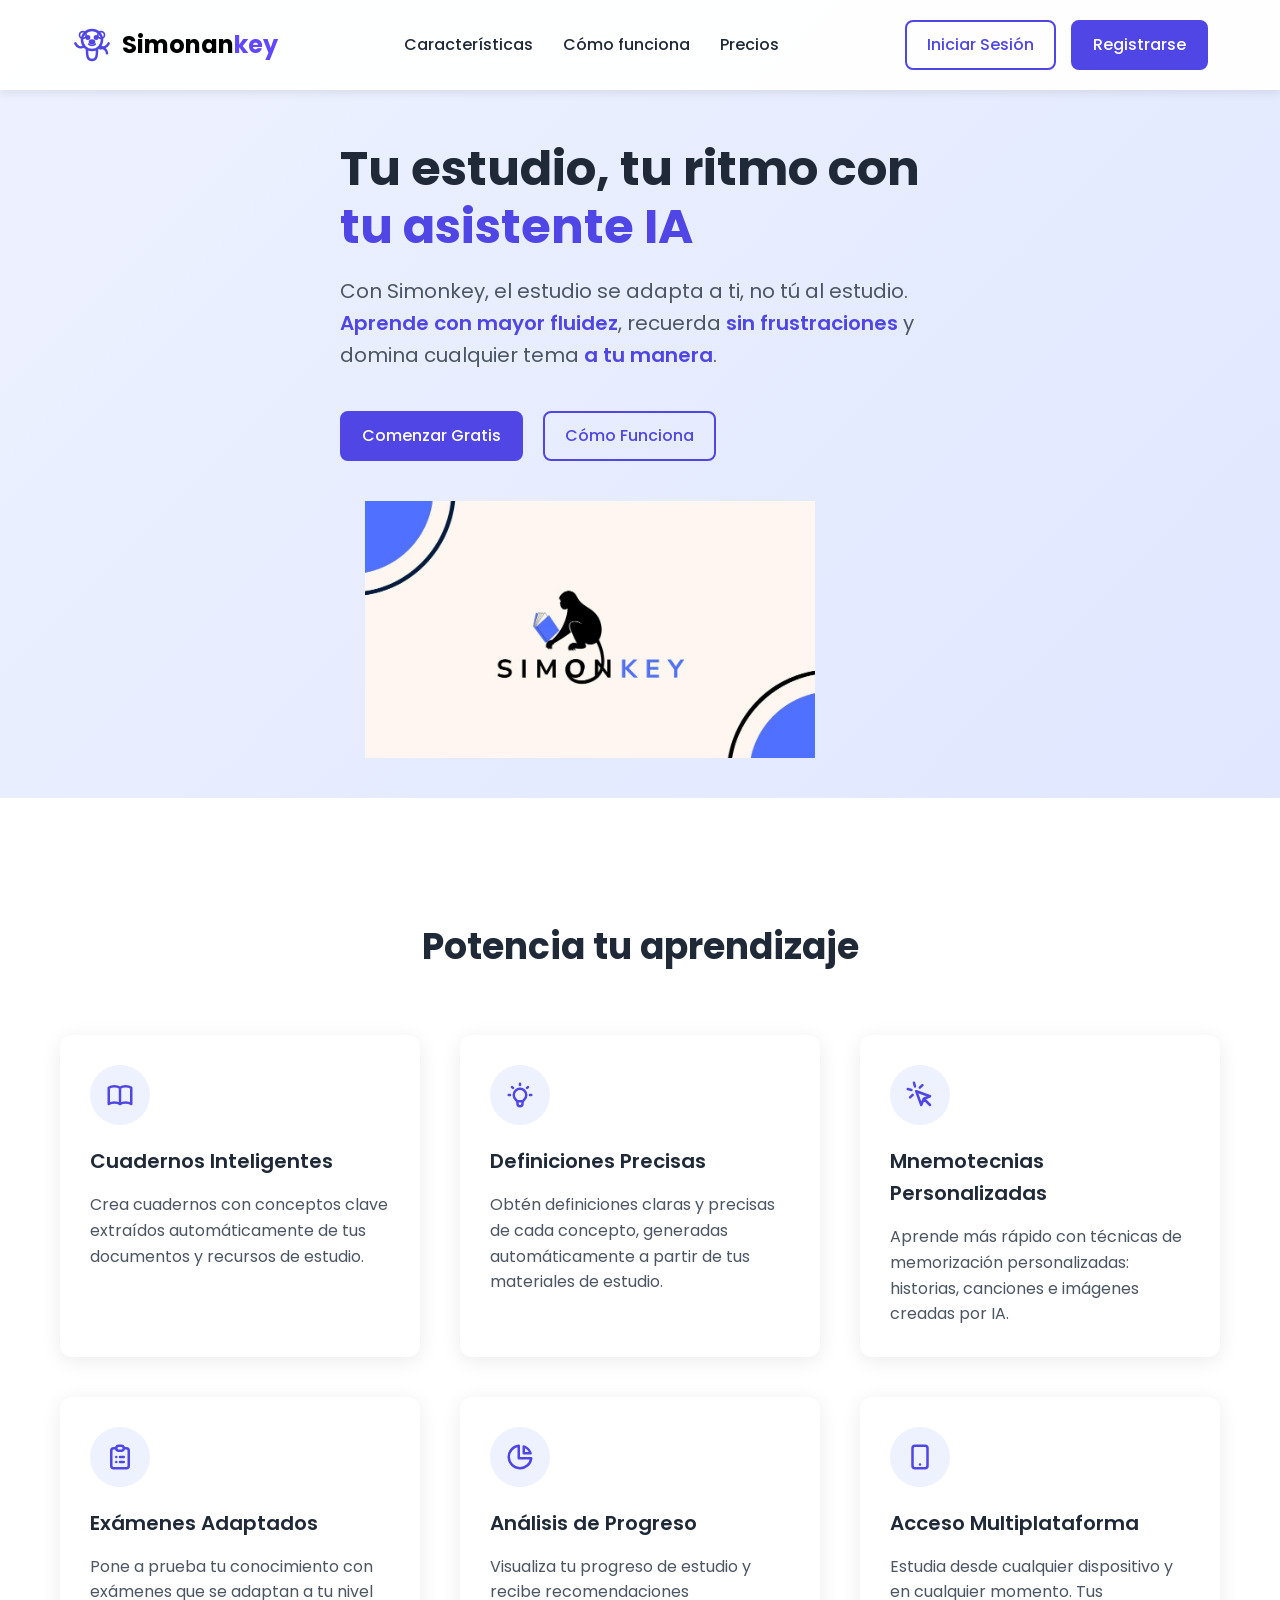
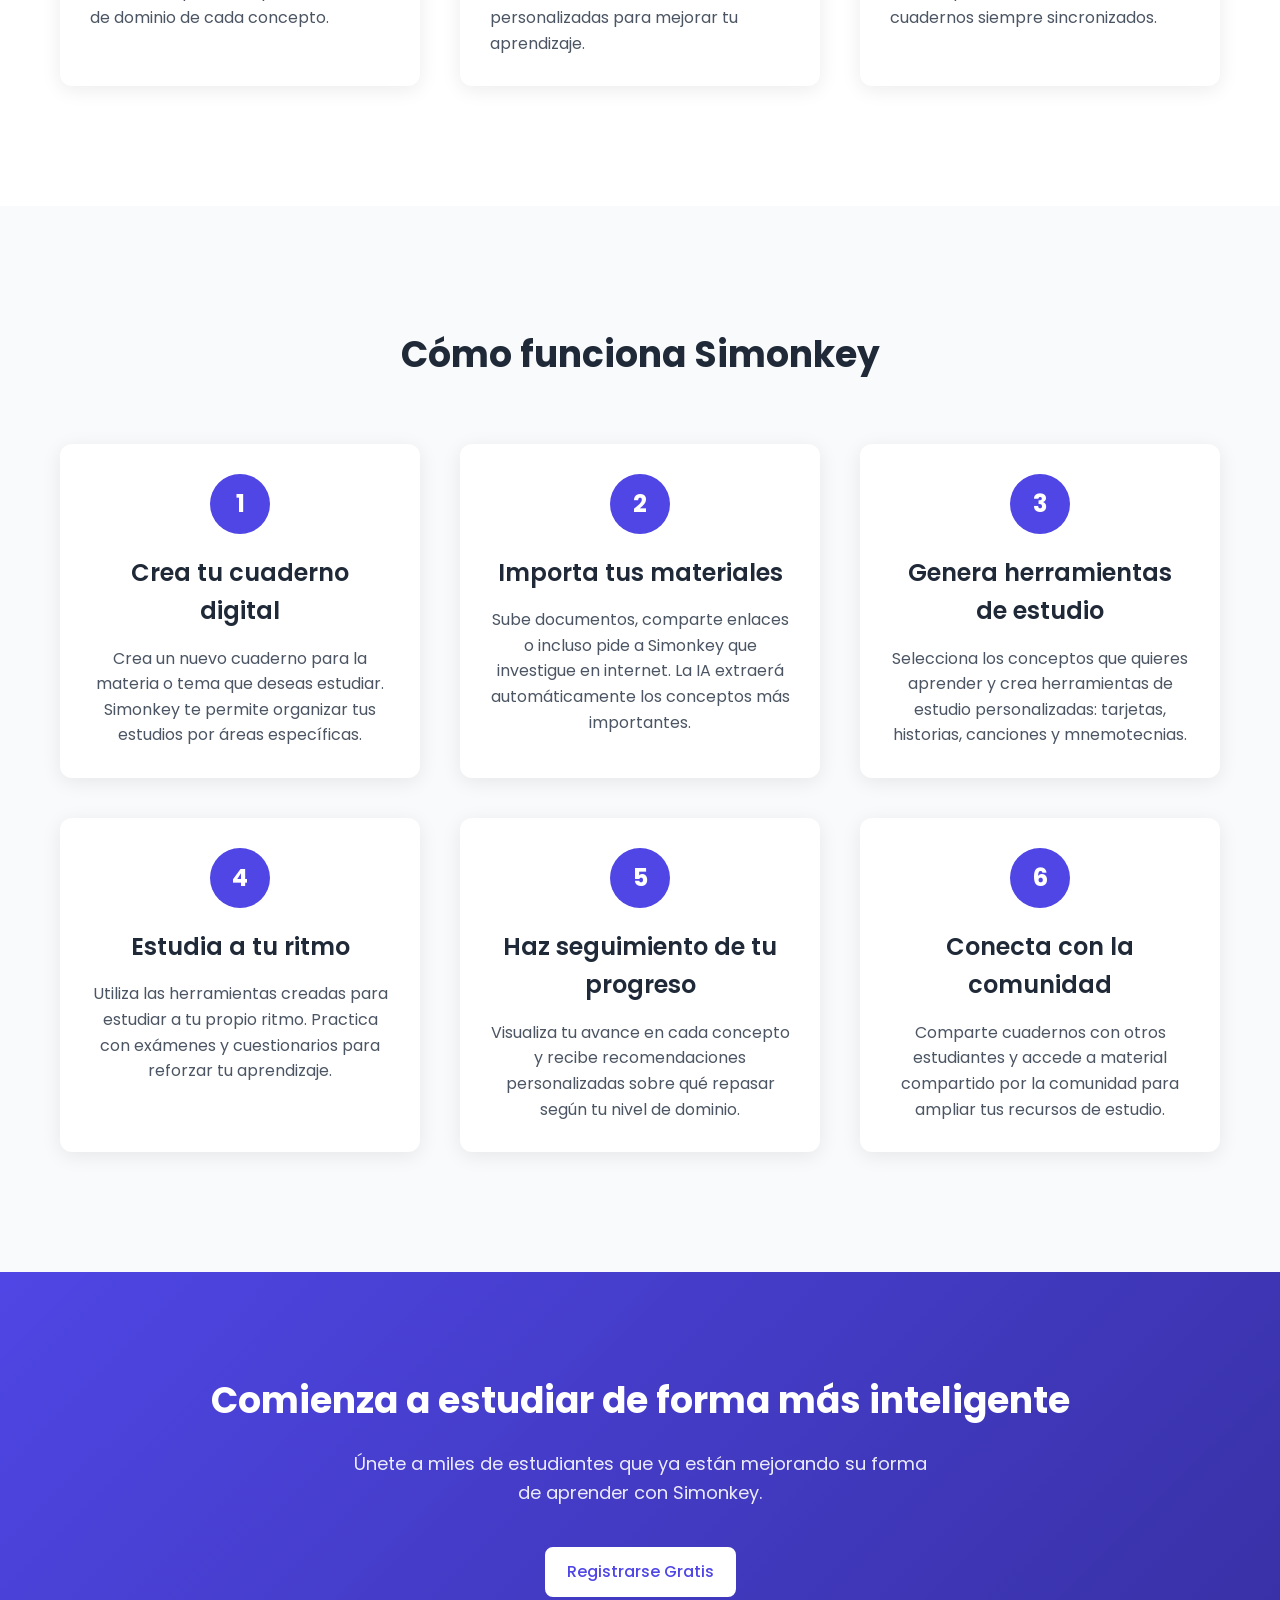
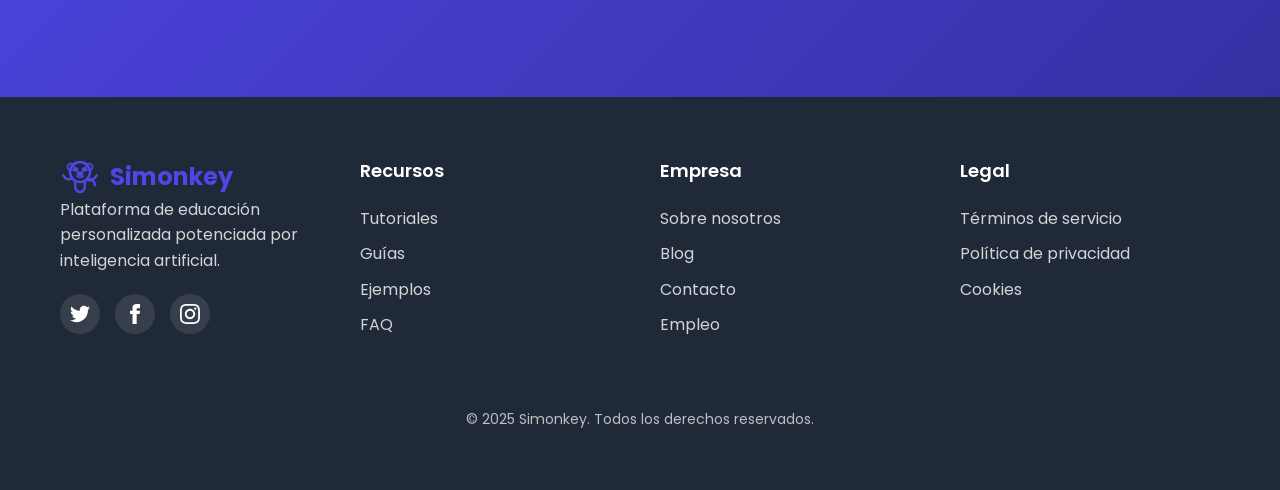
==== commit cffc4a4a: "prueba 1" ====
--- a/index.html
+++ b/index.html
@@ -22,7 +22,7 @@
                 <a href="#" class="logo">
                     <img src="img/favicon.svg" class="logo-img" alt="Logo Simonkey" width="24" height="24">
                     <span class="logo-text">
-                        <span style="color: black;">Simon</span><span style="color: #6147FF;">key</span>
+                        <span style="color: black;">Simonan</span><span style="color: #6147FF;">key</span>
                     </span>
                 </a>
 
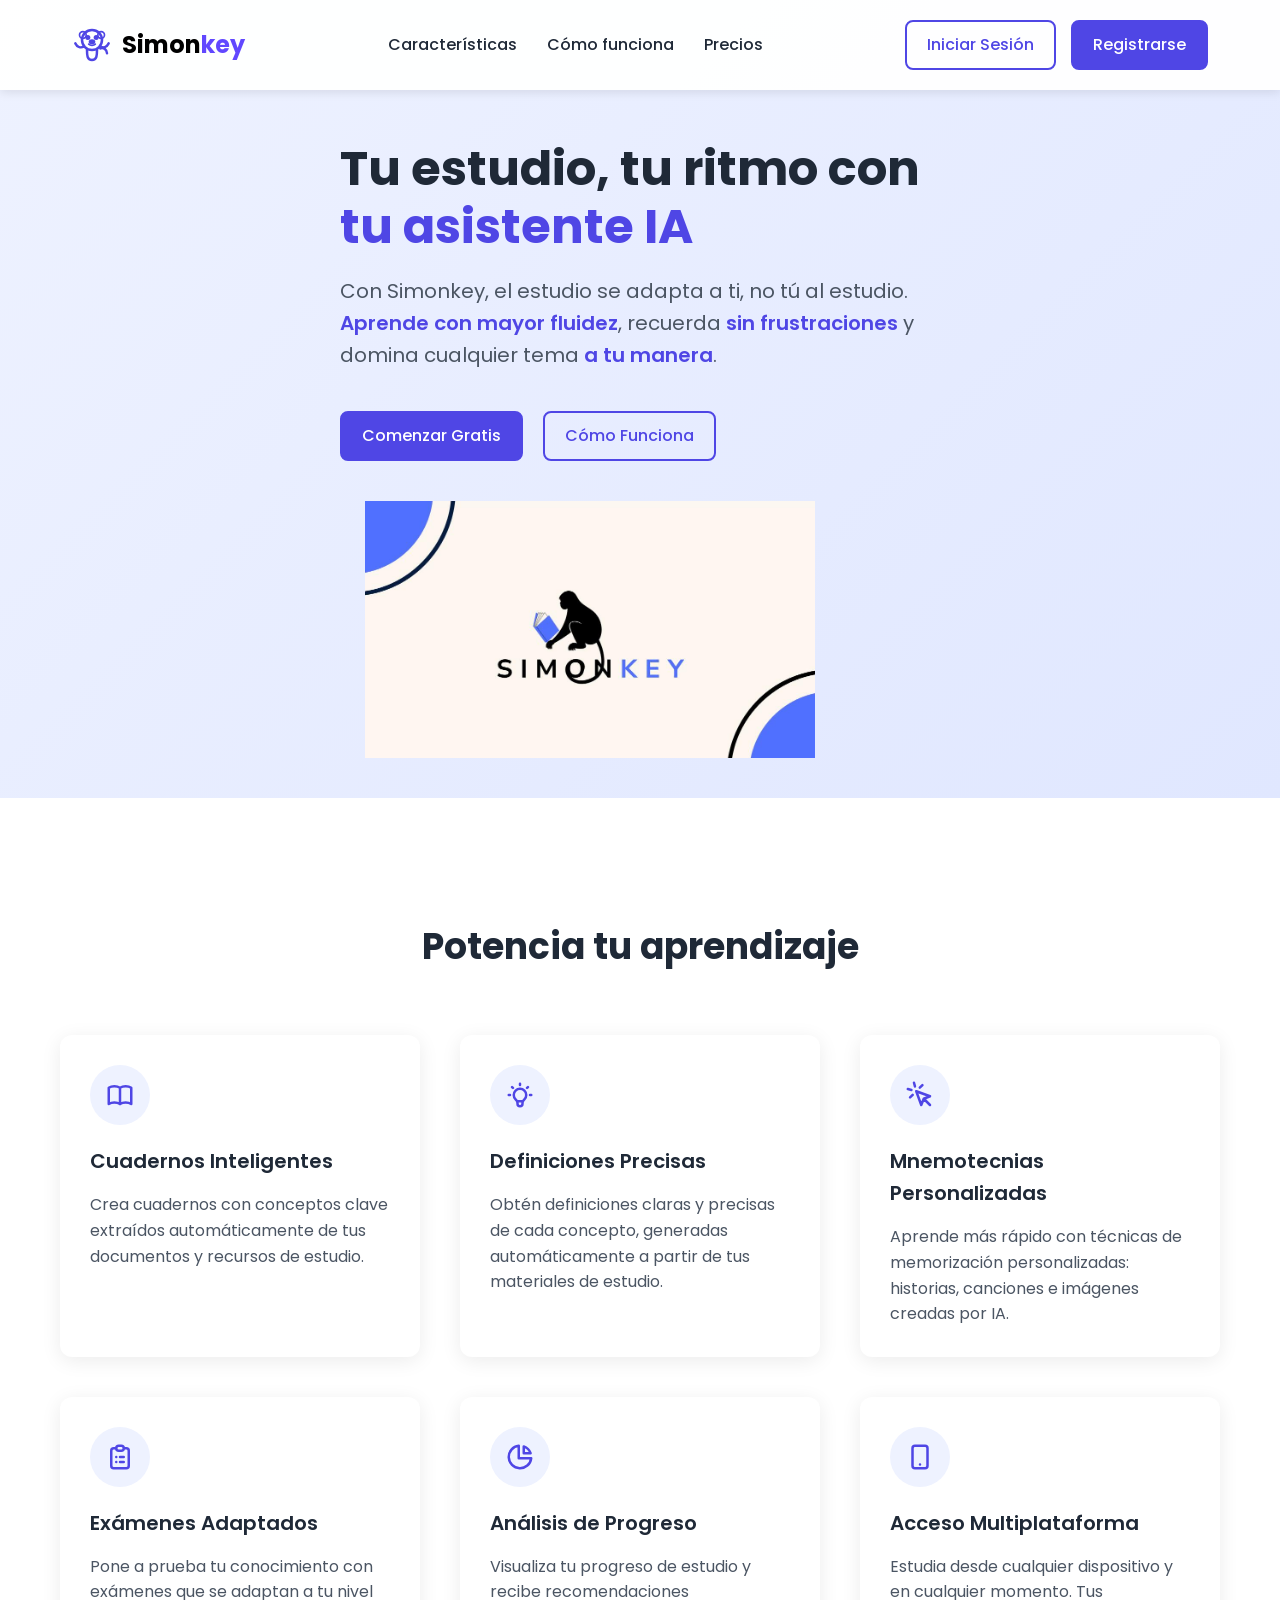
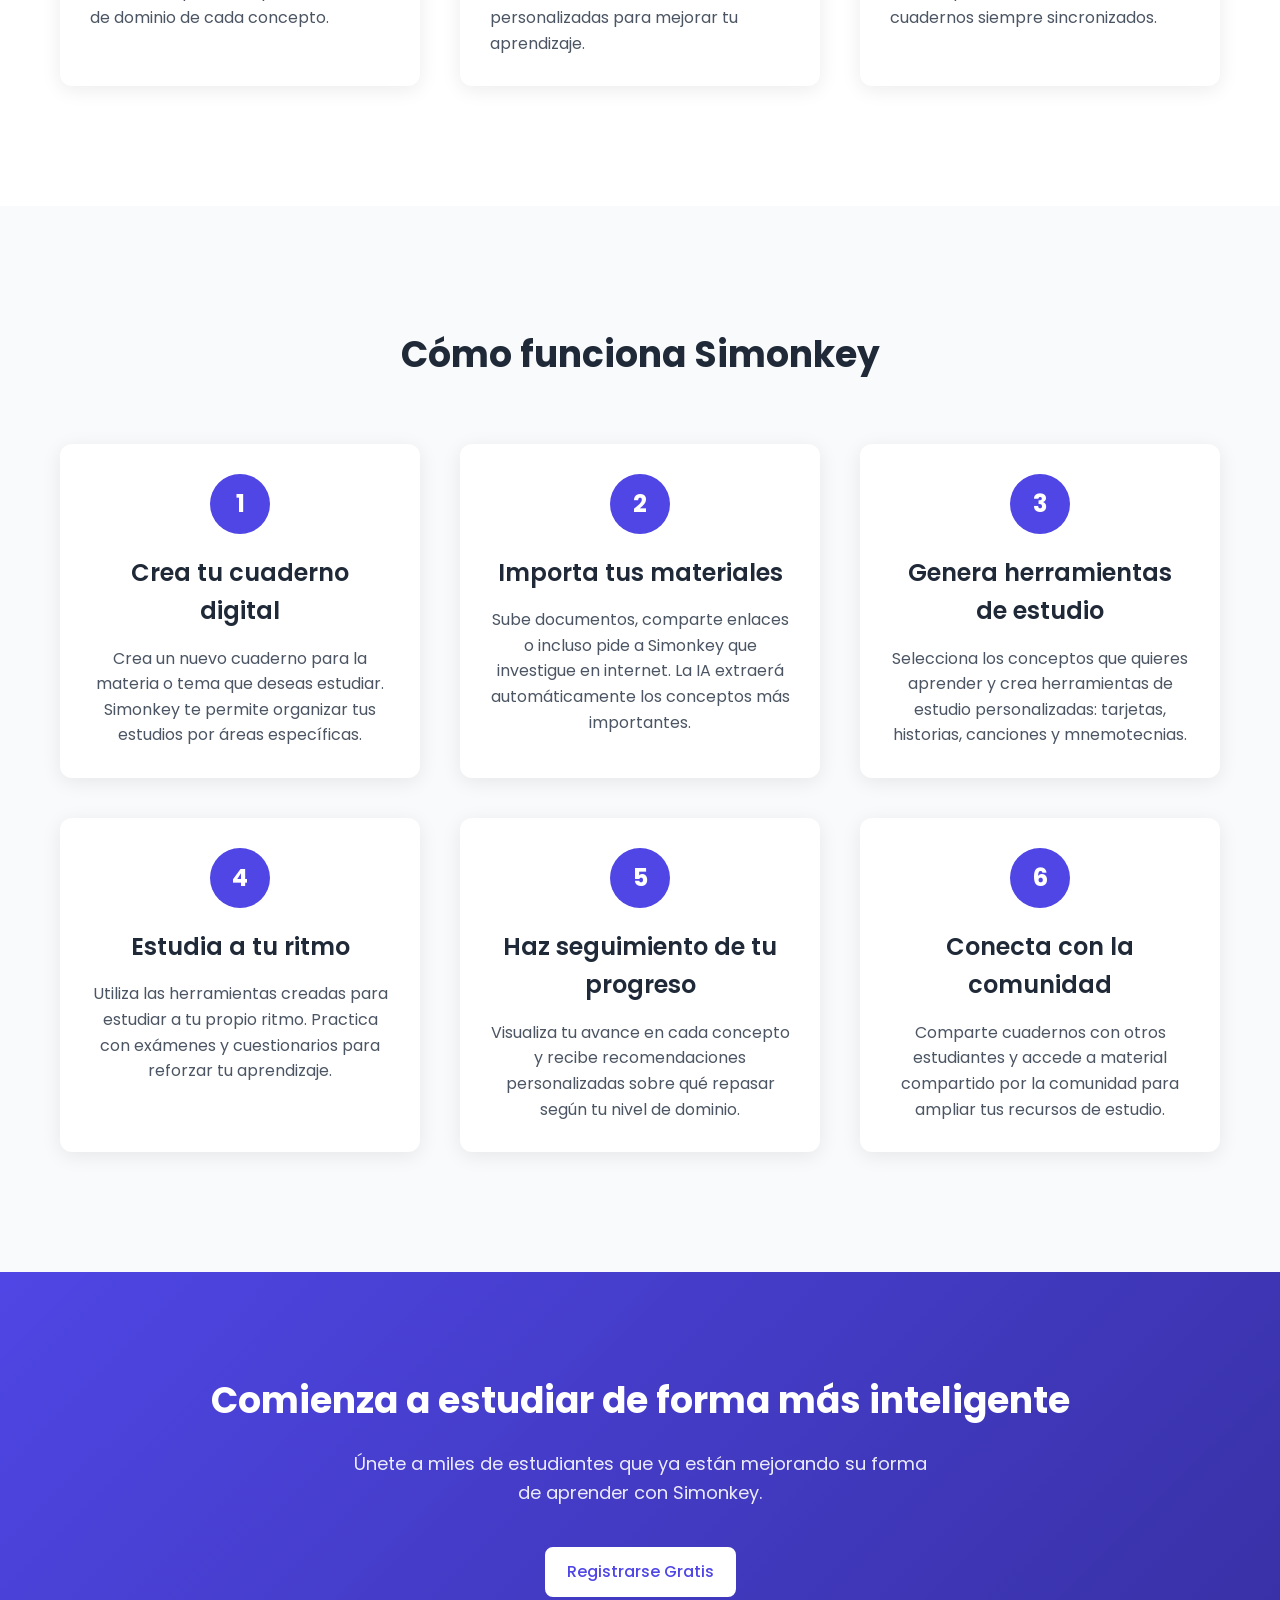
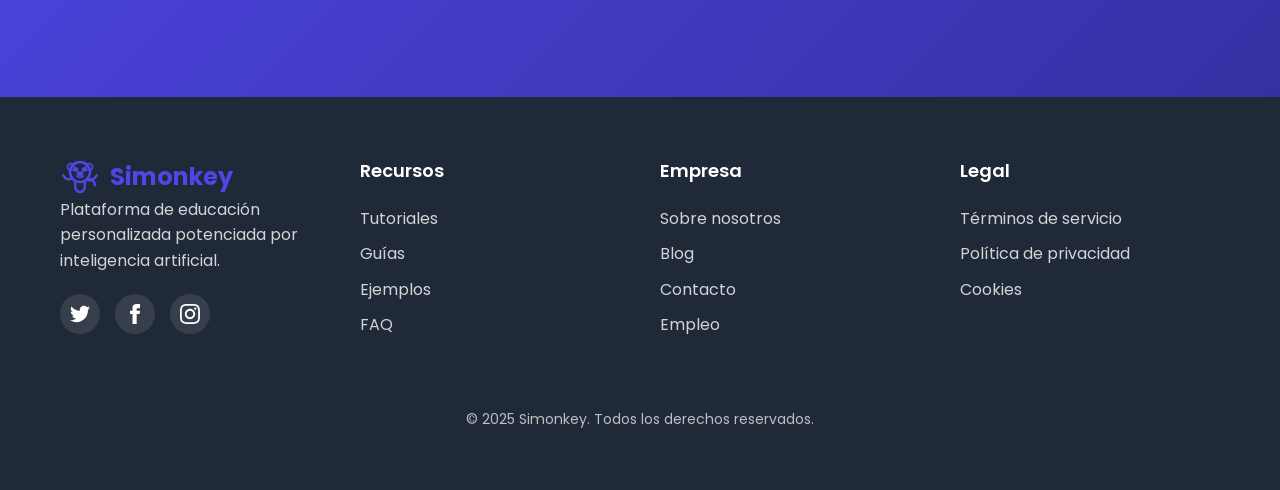
==== commit 2bcaf1bb: "regresando al codigo donde debe estar" ====
--- a/index.html
+++ b/index.html
@@ -22,7 +22,7 @@
                 <a href="#" class="logo">
                     <img src="img/favicon.svg" class="logo-img" alt="Logo Simonkey" width="24" height="24">
                     <span class="logo-text">
-                        <span style="color: black;">Simonan</span><span style="color: #6147FF;">key</span>
+                        <span style="color: black;">Simon</span><span style="color: #6147FF;">key</span>
                     </span>
                 </a>
 
